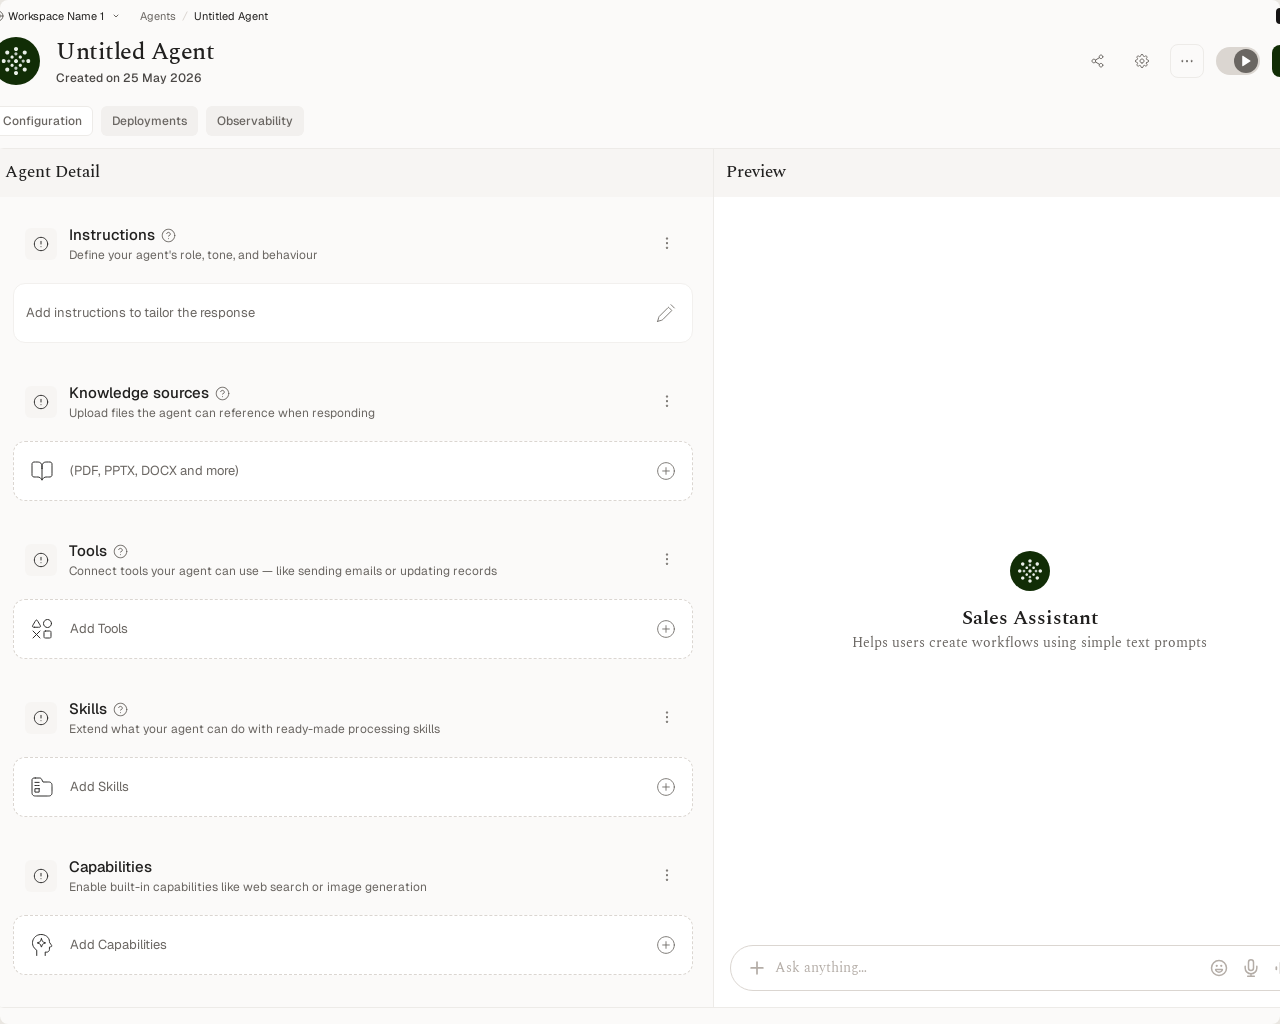
==== previews/agent-config/index.html @ 38c1f847 "add: HTML/SCSS build of Agent Detail (Untitled Agent) screen Exact transcription of Figma node 228:6" ====
<!DOCTYPE html>
<html lang="en">
<head>
<meta charset="UTF-8">
<meta name="viewport" content="width=device-width, initial-scale=1.0">
<title>Untitled Agent — Agent Detail · UnifyApps</title>
<link rel="preconnect" href="https://fonts.googleapis.com">
<link rel="preconnect" href="https://fonts.gstatic.com" crossorigin>
<link href="https://fonts.googleapis.com/css2?family=Geist:wght@400;500;600&family=Spectral:wght@400;500;600&family=JetBrains+Mono:wght@400&display=swap" rel="stylesheet">
<link rel="stylesheet" href="styles.css">
</head>
<body>
  <div class="dashboard">

    <!-- ================= Left rail nav ================= -->
    <aside class="nav">
      <div class="nav__content">
        <div class="nav__top">
          <div class="nav__header">
            <img class="nav__logo" src="assets/logo.png" alt="Unify">
          </div>
          <nav class="nav__menu">
            <div class="nav-item"><div class="nav-item__content"><img class="nav-item__icon" src="assets/icons/ai-agent.svg" alt=""></div></div>
            <div class="nav-item"><div class="nav-item__content"><img class="nav-item__icon" src="assets/icons/lc-card.svg" alt=""></div></div>
            <div class="nav-item nav-item--active"><div class="nav-item__content"><img class="nav-item__icon" src="assets/icons/zap.svg" alt=""></div></div>
            <div class="nav-item"><div class="nav-item__content"><img class="nav-item__icon" src="assets/icons/structure.svg" alt=""></div></div>
            <div class="nav-item"><div class="nav-item__content"><img class="nav-item__icon" src="assets/icons/database-01.svg" alt=""></div></div>
            <div class="nav-item"><div class="nav-item__content"><img class="nav-item__icon" src="assets/icons/grid-plus.svg" alt=""></div></div>
          </nav>
        </div>
        <div class="nav__footer">
          <div class="nav-item"><div class="nav-item__content"><img class="nav-item__icon" src="assets/icons/shield-01.svg" alt=""></div></div>
          <div class="nav-item"><div class="nav-item__content"><img class="nav-item__icon" src="assets/icons/layers-three-01.svg" alt=""></div></div>
          <div class="nav-item"><div class="nav-item__content"><img class="nav-item__icon" src="assets/icons/settings.svg" alt=""></div></div>
          <div class="nav-item"><div class="nav-item__content"><img class="nav-item__icon" src="assets/icons/bell-01.svg" alt=""></div></div>
          <div class="nav-item"><div class="nav-item__content"><img class="nav-item__icon" src="assets/icons/ai-es-chat.svg" alt=""></div></div>
          <div class="nav-avatar">
            <div class="nav-avatar__pad">
              <div class="nav-avatar__circle"><span>T</span></div>
            </div>
          </div>
        </div>
      </div>
    </aside>

    <!-- ================= Main column ================= -->
    <div class="main">

      <!-- Page header -->
      <header class="page-header">
        <div class="breadcrumb-bar">
          <div class="breadcrumb-bar__row">
            <div class="breadcrumb-bar__inner">
              <div class="breadcrumb-bar__left">
                <div class="workspace-chip">
                  <div class="workspace-chip__label">
                    <img src="assets/icons/globe-01.svg" alt="">
                    <span>Workspace Name 1</span>
                  </div>
                  <img src="assets/icons/chevron-down-sm.svg" alt="" width="12" height="12">
                </div>
                <div class="crumb-group">
                  <div class="crumb-group__divider"></div>
                  <div class="crumb-group__crumbs">
                    <div class="crumb-group__item">
                      <span class="crumb-group__link">Agents</span>
                      <img class="crumb-group__slash" src="assets/icons/slash-divider.svg" alt="/">
                    </div>
                    <span class="crumb-group__current">Untitled Agent</span>
                  </div>
                </div>
              </div>
              <div class="ai-fde">
                <img class="ai-fde__ico" src="assets/icons/ai-star.svg" alt="">
                <span>AI FDE</span>
              </div>
            </div>
          </div>
        </div>

        <div class="header">
          <div class="header__left">
            <div class="header__idwrap">
              <img class="header__avatar" src="assets/icons/agent-avatar.svg" alt="">
              <div class="header__heading">
                <p class="header__title">Untitled Agent</p>
                <p class="header__subtitle">Created on 25 May 2026</p>
              </div>
            </div>
          </div>
          <div class="header__actions">
            <button class="icon-btn"><img src="assets/icons/share-07.svg" alt="Share"></button>
            <button class="icon-btn"><img src="assets/icons/settings-16.svg" alt="Settings"></button>
            <button class="icon-btn icon-btn--bordered"><img src="assets/icons/dots-horizontal.svg" alt="More"></button>
            <div class="toggle">
              <div class="toggle__label"><span>l</span></div>
              <div class="toggle__knob"><img src="assets/icons/play-solid.svg" alt=""></div>
            </div>
            <button class="btn-save"><span>Save</span></button>
          </div>
        </div>
      </header>

      <!-- Body -->
      <div class="search">
        <div class="body-frame">
          <div class="body-inner">
            <div class="tabs-container">

              <!-- Tabs -->
              <div class="tabs">
                <div class="tab tab--active"><span class="tab__label">Configuration</span></div>
                <div class="tab"><span class="tab__label">Deployments</span></div>
                <div class="tab"><span class="tab__label">Observability</span></div>
              </div>

              <!-- Working area (two columns) -->
              <div class="container">
                <div class="working-area">

                  <!-- Left: Agent Detail form -->
                  <section class="form-col">
                    <div class="form-topbar"><p class="form-topbar__title">Agent Detail</p></div>
                    <div class="form-body">
                      <div class="form-sections">

                        <!-- Instructions -->
                        <div class="section">
                          <div class="sec-head">
                            <div class="sec-head__title-wrap">
                              <div class="sec-head__featured">
                                <div class="sec-head__featured-box"><img src="assets/icons/alert-circle.svg" alt=""></div>
                              </div>
                              <div class="sec-head__text">
                                <div class="sec-head__title-row">
                                  <span class="sec-head__title">Instructions</span>
                                  <img class="sec-head__hint" src="assets/icons/clock-15.svg" alt="">
                                </div>
                                <p class="sec-head__desc">Define your agent's role, tone, and behaviour</p>
                              </div>
                            </div>
                            <button class="sec-head__more"><img src="assets/icons/dots-vertical.svg" alt=""></button>
                          </div>
                          <div class="list-item list-item--solid">
                            <div class="list-item__content">
                              <div class="list-item__text">
                                <span class="list-item__label">Add instructions to tailor the response</span>
                              </div>
                            </div>
                            <div class="list-item__actions">
                              <button class="list-item__btn"><img src="assets/icons/pencil-02.svg" alt="Edit"></button>
                            </div>
                          </div>
                        </div>

                        <!-- Knowledge sources -->
                        <div class="section">
                          <div class="sec-head">
                            <div class="sec-head__title-wrap">
                              <div class="sec-head__featured">
                                <div class="sec-head__featured-box"><img src="assets/icons/alert-circle.svg" alt=""></div>
                              </div>
                              <div class="sec-head__text">
                                <div class="sec-head__title-row">
                                  <span class="sec-head__title">Knowledge sources</span>
                                  <img class="sec-head__hint" src="assets/icons/clock-15.svg" alt="">
                                </div>
                                <p class="sec-head__desc">Upload files the agent can reference when responding</p>
                              </div>
                            </div>
                            <button class="sec-head__more"><img src="assets/icons/dots-vertical.svg" alt=""></button>
                          </div>
                          <div class="list-item list-item--dashed">
                            <div class="list-item__content">
                              <div class="list-item__icon"><img src="assets/icons/book-open-01.svg" alt=""></div>
                              <div class="list-item__text">
                                <span class="list-item__label">(PDF, PPTX, DOCX and more)</span>
                              </div>
                            </div>
                            <div class="list-item__actions">
                              <button class="list-item__btn"><img src="assets/icons/plus-circle.svg" alt="Add"></button>
                            </div>
                          </div>
                        </div>

                        <!-- Tools -->
                        <div class="section">
                          <div class="sec-head">
                            <div class="sec-head__title-wrap">
                              <div class="sec-head__featured">
                                <div class="sec-head__featured-box"><img src="assets/icons/alert-circle.svg" alt=""></div>
                              </div>
                              <div class="sec-head__text">
                                <div class="sec-head__title-row">
                                  <span class="sec-head__title">Tools</span>
                                  <img class="sec-head__hint" src="assets/icons/clock-15.svg" alt="">
                                </div>
                                <p class="sec-head__desc">Connect tools your agent can use — like sending emails or updating records</p>
                              </div>
                            </div>
                            <button class="sec-head__more"><img src="assets/icons/dots-vertical.svg" alt=""></button>
                          </div>
                          <div class="list-item list-item--dashed">
                            <div class="list-item__content">
                              <div class="list-item__icon"><img src="assets/icons/multi-grid.svg" alt=""></div>
                              <div class="list-item__text">
                                <span class="list-item__label">Add Tools</span>
                              </div>
                            </div>
                            <div class="list-item__actions">
                              <button class="list-item__btn"><img src="assets/icons/plus-circle.svg" alt="Add"></button>
                            </div>
                          </div>
                        </div>

                        <!-- Skills -->
                        <div class="section">
                          <div class="sec-head">
                            <div class="sec-head__title-wrap">
                              <div class="sec-head__featured">
                                <div class="sec-head__featured-box"><img src="assets/icons/alert-circle.svg" alt=""></div>
                              </div>
                              <div class="sec-head__text">
                                <div class="sec-head__title-row">
                                  <span class="sec-head__title">Skills</span>
                                  <img class="sec-head__hint" src="assets/icons/clock-15.svg" alt="">
                                </div>
                                <p class="sec-head__desc">Extend what your agent can do with ready-made processing skills</p>
                              </div>
                            </div>
                            <button class="sec-head__more"><img src="assets/icons/dots-vertical.svg" alt=""></button>
                          </div>
                          <div class="list-item list-item--dashed">
                            <div class="list-item__content">
                              <div class="list-item__icon"><img src="assets/icons/zip-folder.svg" alt=""></div>
                              <div class="list-item__text">
                                <span class="list-item__label">Add Skills</span>
                              </div>
                            </div>
                            <div class="list-item__actions">
                              <button class="list-item__btn"><img src="assets/icons/plus-circle.svg" alt="Add"></button>
                            </div>
                          </div>
                        </div>

                        <!-- Capabilities -->
                        <div class="section">
                          <div class="sec-head">
                            <div class="sec-head__title-wrap">
                              <div class="sec-head__featured">
                                <div class="sec-head__featured-box"><img src="assets/icons/alert-circle.svg" alt=""></div>
                              </div>
                              <div class="sec-head__text">
                                <div class="sec-head__title-row">
                                  <span class="sec-head__title">Capabilities</span>
                                </div>
                                <p class="sec-head__desc">Enable built-in capabilities like web search or image generation</p>
                              </div>
                            </div>
                            <button class="sec-head__more"><img src="assets/icons/dots-vertical.svg" alt=""></button>
                          </div>
                          <div class="list-item list-item--dashed">
                            <div class="list-item__content">
                              <div class="list-item__icon"><img src="assets/icons/ai-memory.svg" alt=""></div>
                              <div class="list-item__text">
                                <span class="list-item__label">Add Capabilities</span>
                              </div>
                            </div>
                            <div class="list-item__actions">
                              <button class="list-item__btn"><img src="assets/icons/plus-circle.svg" alt="Add"></button>
                            </div>
                          </div>
                        </div>

                        <!-- Conversation Starters -->
                        <div class="section">
                          <div class="sec-head">
                            <div class="sec-head__title-wrap">
                              <div class="sec-head__featured">
                                <div class="sec-head__featured-box"><img src="assets/icons/alert-circle.svg" alt=""></div>
                              </div>
                              <div class="sec-head__text">
                                <div class="sec-head__title-row">
                                  <span class="sec-head__title">Conversation Starters</span>
                                </div>
                                <p class="sec-head__desc">Add up to 3 prompts to help users get started quickly</p>
                              </div>
                            </div>
                            <button class="sec-head__more"><img src="assets/icons/dots-vertical.svg" alt=""></button>
                          </div>
                          <div class="list-item list-item--solid">
                            <div class="list-item__content">
                              <div class="list-item__text">
                                <span class="list-item__label list-item__label--placeholder">Start typing...</span>
                              </div>
                            </div>
                            <div class="list-item__actions">
                              <button class="list-item__btn"><img src="assets/icons/pencil-02.svg" alt="Edit"></button>
                            </div>
                          </div>
                        </div>

                      </div>
                    </div>
                  </section>

                  <!-- Right: Preview / Chat -->
                  <section class="preview-col">
                    <div class="form-topbar"><p class="form-topbar__title">Preview</p></div>
                    <div class="chat">
                      <div class="chat__body">
                        <div class="chat__wrap">
                          <div class="empty-state">
                            <div class="empty-state__header">
                              <img class="empty-state__avatar" src="assets/icons/agent-avatar.svg" alt="">
                              <div class="empty-state__meta">
                                <p class="empty-state__name">Sales Assistant</p>
                                <p class="empty-state__desc">Helps users create workflows using simple text prompts</p>
                              </div>
                            </div>
                          </div>
                        </div>
                        <div class="chat__scrollbar">
                          <div class="chat__scrollbar-track">
                            <div class="chat__scrollbar-thumb"></div>
                          </div>
                        </div>
                      </div>
                      <div class="chat__box">
                        <div class="input-box">
                          <div class="action-bar">
                            <div class="action-bar__left">
                              <button class="si-btn"><img src="assets/icons/chat-plus.svg" alt="Add"></button>
                              <div class="action-bar__msg"><p>Ask anything…</p></div>
                            </div>
                            <div class="action-bar__right">
                              <button class="si-btn si-btn--sq"><img src="assets/icons/face-happy.svg" alt=""></button>
                              <button class="si-btn si-btn--sq"><img src="assets/icons/microphone-01.svg" alt=""></button>
                              <button class="si-btn si-btn--sq"><img src="assets/icons/voice-mode.svg" alt=""></button>
                            </div>
                          </div>
                        </div>
                      </div>
                    </div>
                  </section>

                </div>
              </div>

            </div>
          </div>
        </div>
      </div>

    </div>
  </div>
</body>
</html>
---- previews/agent-config/styles.css ----
* {
  box-sizing: border-box;
  margin: 0;
  padding: 0;
}

html, body {
  height: 100%;
}

body {
  font-family: "Geist", "Inter", system-ui, sans-serif;
  background: #e9e6e1;
  color: #201f1e;
  -webkit-font-smoothing: antialiased;
  display: flex;
  align-items: flex-start;
  justify-content: center;
  min-height: 100vh;
}

img {
  display: block;
}

.dashboard {
  width: 1440px;
  height: 1024px;
  display: flex;
  align-items: flex-start;
  justify-content: center;
  background: #ffffff;
  border-radius: 8px;
  overflow: hidden;
}

.nav {
  width: 56px;
  height: 1024px;
  flex: none;
  background: #efebe5;
  border-right: 1px solid #edebe8;
  display: flex;
  align-items: flex-start;
  justify-content: center;
}
.nav__content {
  flex: 1 0 0;
  height: 100%;
  min-width: 0;
  display: flex;
  flex-direction: column;
  align-items: center;
  justify-content: space-between;
}
.nav__top {
  width: 100%;
  display: flex;
  flex-direction: column;
  align-items: center;
  gap: 8px;
  padding-top: 15px;
}
.nav__header {
  width: 100%;
  display: flex;
  flex-direction: column;
  align-items: center;
  justify-content: center;
  gap: 12px;
  padding: 0 12px;
}
.nav__logo {
  width: 32px;
  height: 32px;
  flex: none;
}
.nav__menu {
  width: 100%;
  display: flex;
  flex-direction: column;
  align-items: center;
  gap: 8px;
}
.nav__footer {
  width: 100%;
  display: flex;
  flex-direction: column;
  align-items: center;
  gap: 8px;
  padding-top: 8px;
}

.nav-item {
  width: 100%;
  height: 36px;
  flex: none;
  display: flex;
  align-items: center;
  justify-content: center;
  padding: 0 10px;
  overflow: hidden;
}
.nav-item__content {
  width: 36px;
  height: 100%;
  flex: none;
  display: flex;
  align-items: center;
  justify-content: center;
  gap: 8px;
  padding: 0 8px;
  border-radius: 8px;
}
.nav-item--active .nav-item__content {
  background: rgba(0, 0, 0, 0.05);
}
.nav-item__icon {
  width: 18px;
  height: 18px;
  flex: none;
}

.nav-avatar {
  width: 100%;
  height: 60px;
  flex: none;
  border-top: 1px solid #dbd6d1;
  display: flex;
  flex-direction: column;
  align-items: flex-start;
  justify-content: center;
}
.nav-avatar__pad {
  width: 100%;
  display: flex;
  flex-direction: column;
  align-items: center;
  padding: 12px;
}
.nav-avatar__circle {
  width: 32px;
  height: 32px;
  flex: none;
  border-radius: 9999px;
  background: #dbd6d1;
  position: relative;
}
.nav-avatar__circle span {
  position: absolute;
  left: 50%;
  top: calc(50% - 10px);
  transform: translateX(-50%);
  width: 32px;
  text-align: center;
  font-weight: 500;
  font-size: 13px;
  line-height: 20px;
  color: #6a6662;
}

.main {
  width: 1384px;
  height: 1024px;
  flex: none;
  background: #fbfaf9;
  display: flex;
  flex-direction: column;
}

.page-header {
  width: 100%;
  flex: none;
  display: flex;
  flex-direction: column;
  align-items: flex-start;
  justify-content: center;
}

.breadcrumb-bar {
  width: 100%;
  flex: none;
  display: flex;
  flex-direction: column;
  align-items: flex-start;
  justify-content: center;
  padding-top: 4px;
}
.breadcrumb-bar__row {
  width: 100%;
  display: flex;
  align-items: center;
  justify-content: center;
  padding: 0 16px 0 12px;
}
.breadcrumb-bar__inner {
  flex: 1 0 0;
  min-width: 0;
  display: flex;
  align-items: center;
  justify-content: space-between;
}
.breadcrumb-bar__left {
  display: flex;
  align-items: center;
  gap: 4px;
  padding: 2px 0;
}

.workspace-chip {
  display: flex;
  align-items: center;
  justify-content: center;
  gap: 4px;
  padding: 4px 2px 4px 4px;
  border-radius: 4px;
  overflow: hidden;
}
.workspace-chip__label {
  display: flex;
  align-items: center;
  gap: 2px;
}
.workspace-chip img {
  width: 12px;
  height: 12px;
  flex: none;
}
.workspace-chip span {
  padding: 0 2px;
  font-size: 11px;
  font-weight: 400;
  line-height: 12px;
  color: #201f1e;
  white-space: nowrap;
}

.crumb-group {
  display: flex;
  align-items: center;
  gap: 12px;
  height: 100%;
}
.crumb-group__divider {
  width: 0;
  height: 18px;
  display: flex;
  align-items: center;
  justify-content: center;
}
.crumb-group__divider::before {
  content: "";
  width: 18px;
  height: 1px;
  background: #dbd6d1;
  transform: rotate(-90deg);
}
.crumb-group__crumbs {
  display: flex;
  align-items: center;
  gap: 4px;
  height: 100%;
}
.crumb-group__item {
  display: flex;
  align-items: center;
  gap: 4px;
}
.crumb-group__link {
  font-size: 11px;
  font-weight: 400;
  line-height: 12px;
  color: #6a6662;
  white-space: nowrap;
}
.crumb-group__slash {
  width: 10px;
  height: 10px;
  flex: none;
}
.crumb-group__current {
  font-size: 11px;
  font-weight: 400;
  line-height: 12px;
  color: #201f1e;
  white-space: nowrap;
}

.ai-fde {
  display: inline-flex;
  align-items: center;
  gap: 2px;
  justify-content: center;
  padding: 2px 4px;
  border-radius: 4px;
  background: #151414;
  overflow: hidden;
}
.ai-fde__ico {
  width: 12px;
  height: 12px;
  flex: none;
}
.ai-fde span {
  padding: 0 2px;
  font-family: "JetBrains Mono", ui-monospace, monospace;
  font-size: 11px;
  line-height: 12px;
  color: #ffffff;
  white-space: nowrap;
}

.header {
  width: 100%;
  flex: none;
  display: flex;
  align-items: center;
  gap: 12px;
  padding: 8px 16px 0;
}
.header__left {
  flex: 1 0 0;
  min-width: 0;
  height: 100%;
  display: flex;
  align-items: center;
}
.header__idwrap {
  display: flex;
  align-items: center;
  gap: 16px;
}
.header__avatar {
  width: 48px;
  height: 48px;
  flex: none;
}
.header__heading {
  flex: 1 0 0;
  min-width: 0;
  display: flex;
  flex-direction: column;
  align-items: flex-start;
  justify-content: center;
  gap: 2px;
}
.header__title {
  font-family: "Spectral", Georgia, serif;
  font-size: 24px;
  font-weight: 500;
  line-height: 32px;
  letter-spacing: -0.48px;
  color: #201f1e;
  white-space: nowrap;
}
.header__subtitle {
  font-size: 12px;
  font-weight: 500;
  line-height: 16px;
  color: #4a4745;
  white-space: nowrap;
}
.header__actions {
  display: flex;
  align-items: center;
  justify-content: flex-end;
  gap: 12px;
}

.icon-btn {
  display: flex;
  align-items: center;
  justify-content: center;
  padding: 8px;
  border-radius: 8px;
  overflow: hidden;
  background: transparent;
  border: 0;
  cursor: pointer;
}
.icon-btn img {
  width: 16px;
  height: 16px;
  flex: none;
}
.icon-btn--bordered {
  border: 1px solid #edebe8;
}

.toggle {
  display: flex;
  align-items: center;
  gap: 0;
  padding: 2px;
  border-radius: 9999px;
  background: #dbd6d1;
}
.toggle__label {
  display: flex;
  align-items: center;
  justify-content: center;
  padding: 2px 6px;
  border-radius: 9999px;
}
.toggle__label span {
  opacity: 0;
  font-size: 14px;
  line-height: 20px;
}
.toggle__knob {
  width: 24px;
  height: 24px;
  min-height: 20px;
  flex: none;
  display: flex;
  align-items: center;
  justify-content: center;
  padding: 8px 4px;
  border-radius: 9999px;
  background: #6a6662;
}
.toggle__knob img {
  width: 14px;
  height: 14px;
}

.btn-save {
  display: flex;
  align-items: center;
  justify-content: center;
  gap: 2px;
  min-width: 72px;
  padding: 6px 12px;
  border-radius: 8px;
  background: #112d06;
  border: 0;
  cursor: pointer;
  overflow: hidden;
}
.btn-save span {
  padding: 0 2px;
  font-size: 13px;
  font-weight: 500;
  line-height: 20px;
  color: #fff;
  white-space: nowrap;
}

.search {
  width: 100%;
  flex: 1 0 0;
  min-height: 0;
  display: flex;
  flex-direction: column;
  padding-top: 20px;
  overflow: hidden;
}

.body-frame {
  width: 100%;
  flex: 1 0 0;
  min-height: 0;
  display: flex;
  flex-direction: column;
  gap: 8px;
}

.body-inner {
  width: 100%;
  flex: 1 0 0;
  min-height: 0;
  display: flex;
  flex-direction: column;
  gap: 24px;
  padding: 0 16px;
}

.tabs-container {
  flex: 1 0 0;
  min-height: 0;
  display: flex;
  flex-direction: column;
  gap: 12px;
}

.tabs {
  flex: none;
  display: flex;
  align-items: center;
  gap: 8px;
}

.tab {
  display: flex;
  align-items: center;
  justify-content: center;
  gap: 2px;
  min-width: 68px;
  padding: 6px 8px;
  border-radius: 6px;
  overflow: hidden;
  cursor: pointer;
  background: #f2f0ee;
  border: 1px solid transparent;
}
.tab__label {
  padding: 0 2px;
  font-size: 12px;
  font-weight: 500;
  line-height: 16px;
  color: #6a6662;
  white-space: nowrap;
}
.tab--active {
  background: #ffffff;
  border-color: #edebe8;
}

.container {
  flex: 1 0 0;
  min-height: 0;
  display: flex;
  align-items: stretch;
  padding-bottom: 16px;
  overflow: hidden;
}

.working-area {
  flex: 1 0 0;
  min-width: 0;
  display: flex;
  align-items: stretch;
  background: #ffffff;
  border: 1px solid #edebe8;
  border-radius: 12px;
  overflow: hidden;
}

.form-col {
  width: 720px;
  flex: none;
  display: flex;
  flex-direction: column;
  align-items: center;
  background: #fbfaf9;
  overflow: hidden;
}

.form-topbar {
  width: 100%;
  flex: none;
  min-height: 48px;
  display: flex;
  flex-direction: column;
  align-items: flex-start;
  justify-content: center;
  padding: 6px 12px 8px;
  background: #f7f5f3;
}
.form-topbar__title {
  font-family: "Spectral", Georgia, serif;
  font-size: 17px;
  font-weight: 500;
  line-height: 26px;
  color: #201f1e;
  white-space: nowrap;
}

.form-body {
  width: 100%;
  flex: 1 0 0;
  min-height: 0;
  display: flex;
  flex-direction: column;
  align-items: flex-start;
  padding: 20px;
  gap: 32px;
  overflow-y: auto;
  background: #fbfaf9;
}

.form-sections {
  width: 100%;
  display: flex;
  flex-direction: column;
  gap: 32px;
}

.section {
  width: 100%;
  display: flex;
  flex-direction: column;
  gap: 12px;
}

.sec-head {
  width: 100%;
  min-height: 48px;
  display: flex;
  align-items: center;
  gap: 8px;
  padding: 6px 12px 8px;
}
.sec-head__title-wrap {
  flex: 1 0 0;
  min-width: 0;
  display: flex;
  align-items: center;
  gap: 12px;
}
.sec-head__featured {
  align-self: stretch;
  display: flex;
  align-items: center;
  padding-top: 2px;
}
.sec-head__featured-box {
  width: 32px;
  height: 32px;
  flex: none;
  border-radius: 6px;
  background: #f7f5f3;
  position: relative;
}
.sec-head__featured-box img {
  position: absolute;
  left: 50%;
  top: 50%;
  transform: translate(-50%, -50%);
  width: 16px;
  height: 16px;
}
.sec-head__text {
  flex: 1 0 0;
  min-width: 0;
  display: flex;
  flex-direction: column;
  align-items: flex-start;
  justify-content: center;
}
.sec-head__title-row {
  width: 100%;
  display: flex;
  align-items: center;
  gap: 6px;
}
.sec-head__title {
  font-size: 15px;
  font-weight: 500;
  line-height: 24px;
  color: #201f1e;
  white-space: nowrap;
}
.sec-head__hint {
  width: 15px;
  height: 15px;
  flex: none;
}
.sec-head__desc {
  width: 100%;
  font-size: 12px;
  font-weight: 400;
  line-height: 16px;
  color: #6a6662;
  white-space: nowrap;
  overflow: hidden;
  text-overflow: ellipsis;
}
.sec-head__more {
  flex: none;
  display: flex;
  align-items: center;
  justify-content: center;
  padding: 6px;
  border-radius: 6px;
  background: transparent;
  border: 0;
  cursor: pointer;
}
.sec-head__more img {
  width: 16px;
  height: 16px;
}

.list-item {
  width: 100%;
  height: 60px;
  flex: none;
  display: flex;
  align-items: center;
  gap: 4px;
  padding: 12px;
  border-radius: 12px;
  background: #ffffff;
  overflow: hidden;
}
.list-item--solid {
  border: 1px solid #f2f0ee;
}
.list-item--dashed {
  border: 1px dashed #dbd6d1;
}
.list-item__content {
  flex: 1 0 0;
  min-width: 0;
  display: flex;
  align-items: center;
  gap: 12px;
}
.list-item__icon {
  width: 32px;
  height: 32px;
  flex: none;
  border-radius: 8px;
  position: relative;
}
.list-item__icon img {
  position: absolute;
  left: 50%;
  top: 50%;
  transform: translate(-50%, -50%);
  width: 24px;
  height: 24px;
}
.list-item__text {
  flex: 1 0 0;
  min-width: 0;
  display: flex;
  flex-direction: column;
  align-items: flex-start;
  gap: 4px;
}
.list-item__label {
  font-size: 13px;
  font-weight: 400;
  line-height: 20px;
  color: #6a6662;
  white-space: nowrap;
}
.list-item__label--placeholder {
  color: #b4ada7;
}
.list-item__actions {
  flex: none;
  display: flex;
  align-items: center;
  justify-content: flex-end;
  gap: 4px;
}
.list-item__btn {
  width: 28px;
  height: 28px;
  flex: none;
  display: flex;
  align-items: center;
  justify-content: center;
  border-radius: 6px;
  background: transparent;
  border: 0;
  cursor: pointer;
  overflow: hidden;
}
.list-item__btn img {
  width: 20px;
  height: 20px;
}

.preview-col {
  width: 632px;
  flex: none;
  display: flex;
  flex-direction: column;
  align-items: flex-start;
  background: #ffffff;
  border-left: 1px solid #edebe8;
  position: relative;
  overflow: hidden;
}
.preview-col .form-topbar {
  z-index: 2;
}

.chat {
  width: 100%;
  flex: 1 0 0;
  min-height: 0;
  display: flex;
  flex-direction: column;
  align-items: flex-end;
  justify-content: flex-end;
  position: relative;
  overflow: hidden;
  z-index: 1;
}

.chat__body {
  width: 100%;
  flex: 1 0 0;
  min-height: 0;
  display: flex;
  align-items: flex-start;
  position: relative;
}

.chat__wrap {
  flex: 1 0 0;
  min-width: 0;
  height: 100%;
  display: flex;
  flex-direction: column;
  align-items: center;
  justify-content: center;
  padding: 20px 16px;
}

.empty-state {
  width: 500px;
  height: 378px;
  display: flex;
  flex-direction: column;
  align-items: center;
  justify-content: center;
  gap: 24px;
}
.empty-state__header {
  width: 100%;
  display: flex;
  flex-direction: column;
  align-items: center;
  justify-content: center;
  gap: 12px;
}
.empty-state__avatar {
  width: 40px;
  height: 40px;
  flex: none;
}
.empty-state__meta {
  width: 100%;
  display: flex;
  flex-direction: column;
  align-items: center;
  justify-content: center;
}
.empty-state__name {
  font-family: "Spectral", Georgia, serif;
  font-size: 20px;
  font-weight: 600;
  line-height: 30px;
  color: #201f1e;
  white-space: nowrap;
}
.empty-state__desc {
  max-width: 380px;
  width: 100%;
  font-family: "Spectral", Georgia, serif;
  font-size: 14px;
  font-weight: 400;
  line-height: 20px;
  color: #6a6662;
  text-align: center;
}

.chat__scrollbar {
  position: absolute;
  top: 0;
  right: 0;
  width: 16px;
  height: 408px;
  display: flex;
  align-items: flex-start;
  padding: 4px;
}
.chat__scrollbar-track {
  width: 8px;
  height: 100%;
  border-radius: 8px;
  overflow: hidden;
  position: relative;
}
.chat__scrollbar-thumb {
  position: absolute;
  top: 0;
  left: 50%;
  transform: translateX(-50%);
  width: 8px;
  height: 50%;
  border-radius: 5px;
  background: #e5e5e5;
  opacity: 0.6;
}

.chat__box {
  position: absolute;
  left: 0;
  bottom: 0;
  width: 612px;
  height: 104px;
  display: flex;
  flex-direction: column;
  align-items: flex-start;
  justify-content: flex-end;
  gap: 10px;
  padding: 16px;
}

.input-box {
  width: 100%;
  flex: none;
  display: flex;
  flex-direction: column;
  align-items: center;
  gap: 8px;
  padding: 8px 0;
  background: #ffffff;
  border: 1px solid #dbd6d1;
  border-radius: 9999px;
  overflow: hidden;
}

.action-bar {
  width: 100%;
  display: flex;
  align-items: center;
  gap: 4px;
  padding: 0 12px;
}
.action-bar__left {
  flex: 1 0 0;
  min-width: 0;
  display: flex;
  align-items: center;
}
.action-bar__msg {
  flex: 1 0 0;
  min-width: 0;
  display: flex;
  align-items: center;
  gap: 4px;
  padding: 0 4px;
  overflow: hidden;
}
.action-bar__msg p {
  flex: 1 0 0;
  min-width: 0;
  font-family: "Spectral", Georgia, serif;
  font-size: 14px;
  font-weight: 400;
  line-height: 20px;
  color: #b4ada7;
}
.action-bar__right {
  flex: none;
  display: flex;
  align-items: center;
  justify-content: flex-end;
  gap: 4px;
}

.si-btn {
  width: 28px;
  height: 28px;
  flex: none;
  display: flex;
  align-items: center;
  justify-content: center;
  border-radius: 9999px;
  background: transparent;
  border: 0;
  cursor: pointer;
  overflow: hidden;
}
.si-btn--sq {
  border-radius: 6px;
}
.si-btn img {
  width: 20px;
  height: 20px;
}
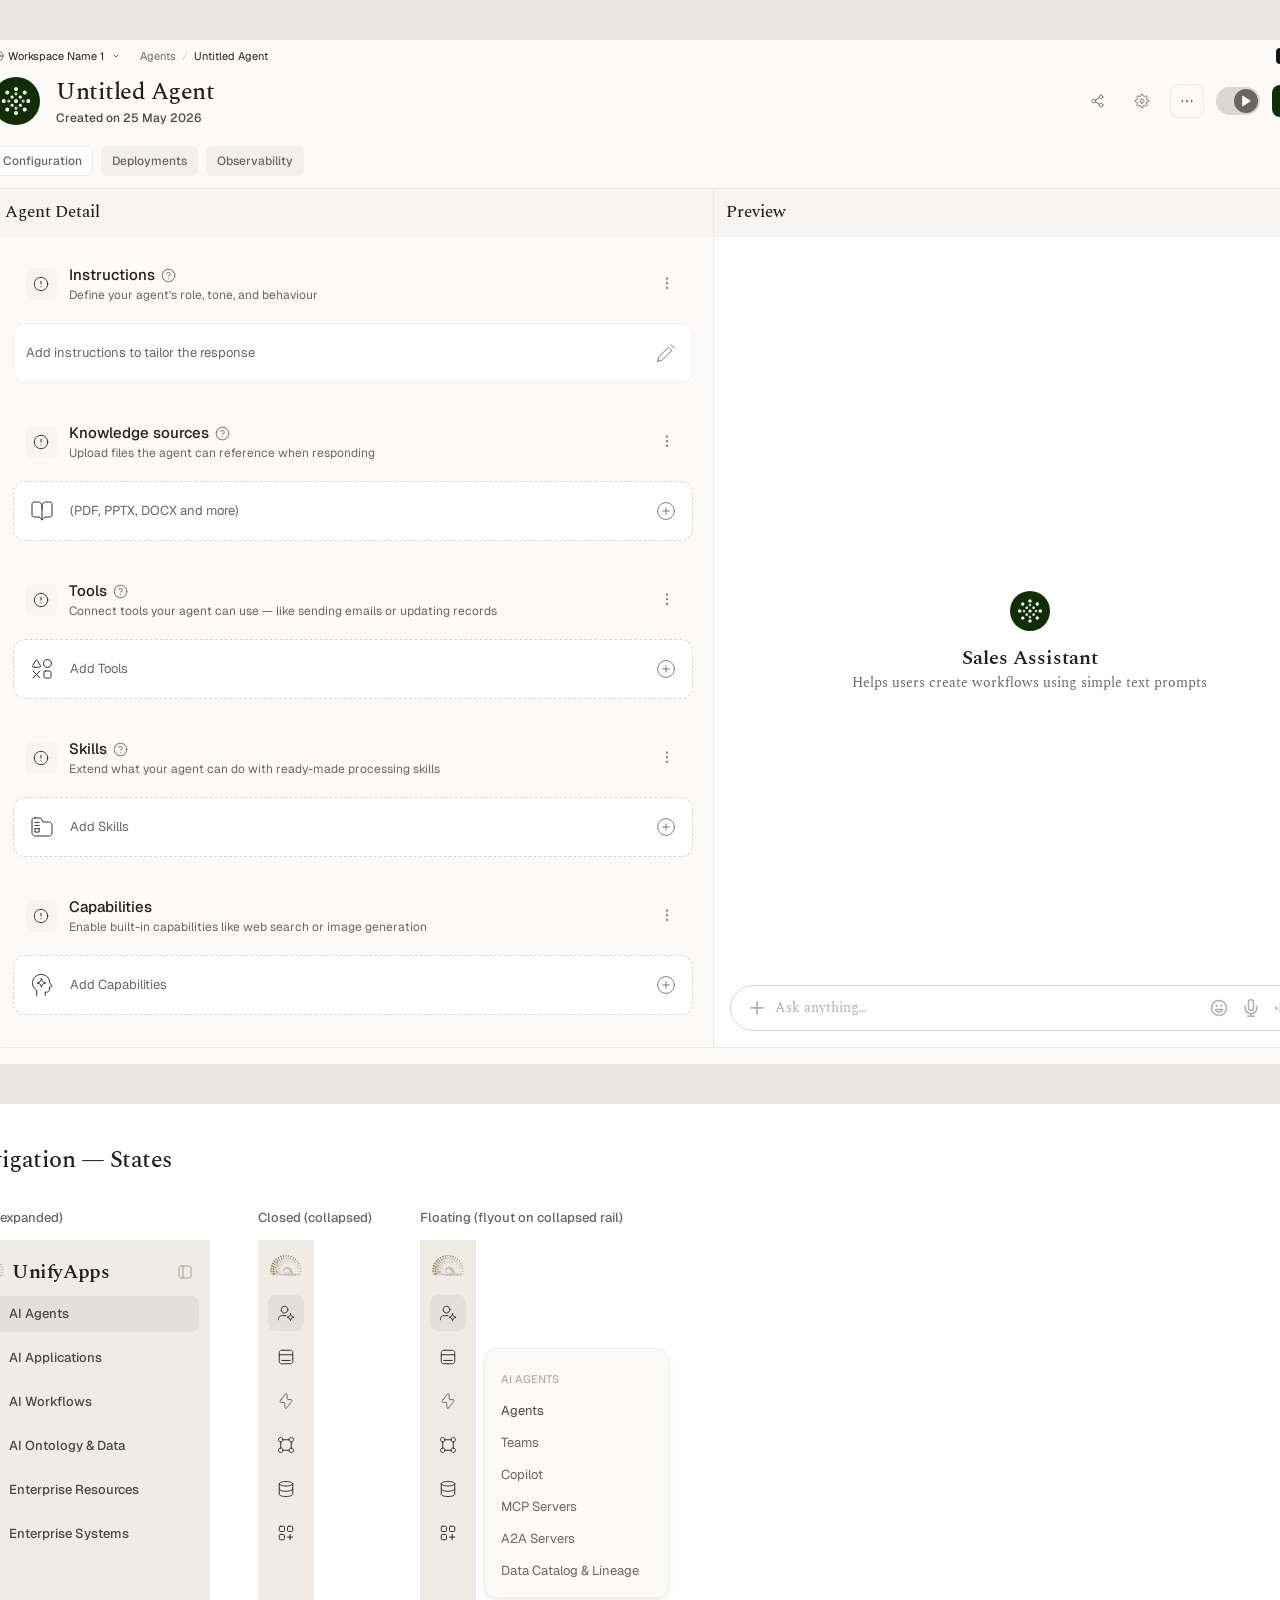
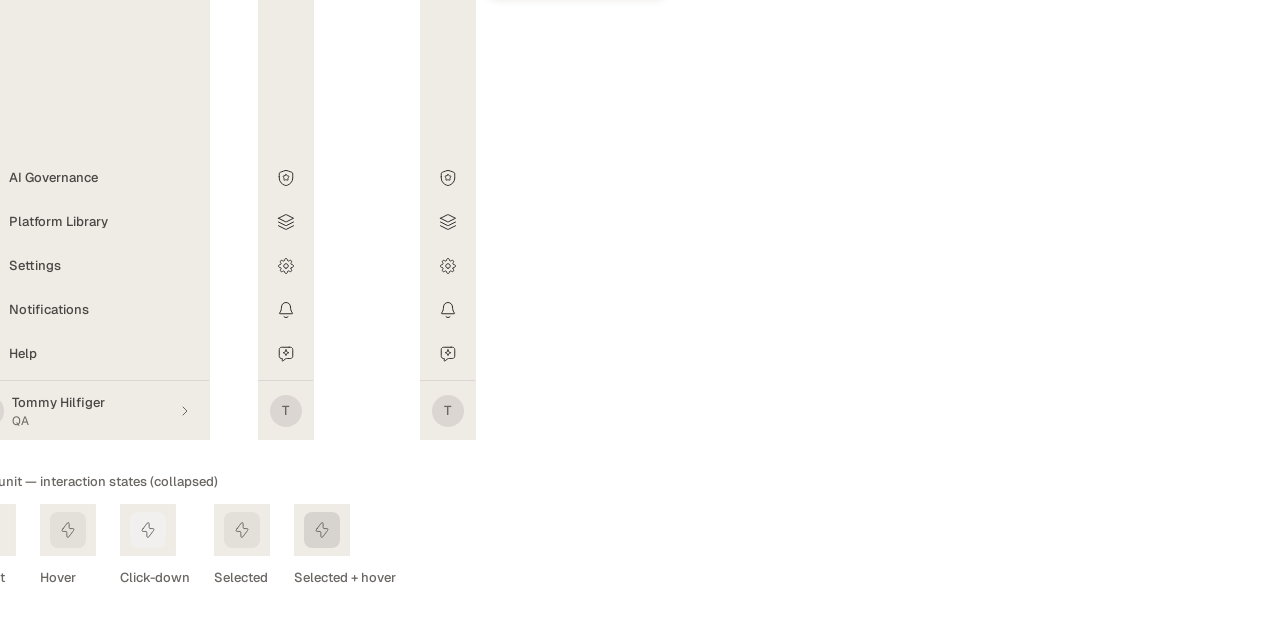
==== commit 4b86335d: "feat(agent-config): add nav bar open/closed + interaction states Add the platform navigation state m" ====
--- a/previews/agent-config/index.html
+++ b/previews/agent-config/index.html
@@ -22,7 +22,7 @@
           <nav class="nav__menu">
             <div class="nav-item"><div class="nav-item__content"><img class="nav-item__icon" src="assets/icons/ai-agent.svg" alt=""></div></div>
             <div class="nav-item"><div class="nav-item__content"><img class="nav-item__icon" src="assets/icons/lc-card.svg" alt=""></div></div>
-            <div class="nav-item nav-item--active"><div class="nav-item__content"><img class="nav-item__icon" src="assets/icons/zap.svg" alt=""></div></div>
+            <div class="nav-item nav-item--active is-selected"><div class="nav-item__content"><img class="nav-item__icon" src="assets/icons/zap.svg" alt=""></div></div>
             <div class="nav-item"><div class="nav-item__content"><img class="nav-item__icon" src="assets/icons/structure.svg" alt=""></div></div>
             <div class="nav-item"><div class="nav-item__content"><img class="nav-item__icon" src="assets/icons/database-01.svg" alt=""></div></div>
             <div class="nav-item"><div class="nav-item__content"><img class="nav-item__icon" src="assets/icons/grid-plus.svg" alt=""></div></div>
@@ -354,5 +354,181 @@
 
     </div>
   </div>
+
+  <!-- ================================================================
+       NAVIGATION — STATES  (from Unify2026 DS)
+       45945:21244 (Open/Closed) · 60766:106618 (Hover/Selected/Floating)
+       ================================================================ -->
+  <section class="nav-states">
+    <h1 class="nav-states__title">Navigation — States</h1>
+
+    <div class="nav-states__row">
+
+      <!-- ---------- OPEN / EXPANDED ---------- -->
+      <div class="nav-states__col">
+        <span class="nav-states__cap">Open (expanded)</span>
+        <div class="nav-states__frame">
+          <aside class="navx">
+            <div class="navx__content">
+              <div class="navx__nav">
+                <div class="navx__header">
+                  <div class="navx__logo">
+                    <img src="assets/logo.png" alt="Unify">
+                    <span>UnifyApps</span>
+                  </div>
+                  <button class="navx__collapse" type="button" aria-label="Collapse">
+                    <img src="assets/icons/layout-left.svg" alt="">
+                  </button>
+                </div>
+                <div class="navx__list">
+                  <div class="navx-item is-selected"><div class="navx-item__content"><img class="navx-item__icon" src="assets/icons/ai-agent.svg" alt=""><span class="navx-item__label">AI Agents</span></div></div>
+                  <div class="navx-item"><div class="navx-item__content"><img class="navx-item__icon" src="assets/icons/lc-card.svg" alt=""><span class="navx-item__label">AI Applications</span></div></div>
+                  <div class="navx-item"><div class="navx-item__content"><img class="navx-item__icon" src="assets/icons/zap.svg" alt=""><span class="navx-item__label">AI Workflows</span></div></div>
+                  <div class="navx-item"><div class="navx-item__content"><img class="navx-item__icon" src="assets/icons/structure.svg" alt=""><span class="navx-item__label">AI Ontology &amp; Data</span></div></div>
+                  <div class="navx-item"><div class="navx-item__content"><img class="navx-item__icon" src="assets/icons/database-01.svg" alt=""><span class="navx-item__label">Enterprise Resources</span></div></div>
+                  <div class="navx-item"><div class="navx-item__content"><img class="navx-item__icon" src="assets/icons/grid-plus.svg" alt=""><span class="navx-item__label">Enterprise Systems</span></div></div>
+                </div>
+              </div>
+              <div class="navx__footer">
+                <div class="navx-item"><div class="navx-item__content"><img class="navx-item__icon" src="assets/icons/shield-01.svg" alt=""><span class="navx-item__label">AI Governance</span></div></div>
+                <div class="navx-item"><div class="navx-item__content"><img class="navx-item__icon" src="assets/icons/layers-three-01.svg" alt=""><span class="navx-item__label">Platform Library</span></div></div>
+                <div class="navx-item"><div class="navx-item__content"><img class="navx-item__icon" src="assets/icons/settings.svg" alt=""><span class="navx-item__label">Settings</span></div></div>
+                <div class="navx-item"><div class="navx-item__content"><img class="navx-item__icon" src="assets/icons/bell-01.svg" alt=""><span class="navx-item__label">Notifications</span></div></div>
+                <div class="navx-item"><div class="navx-item__content"><img class="navx-item__icon" src="assets/icons/ai-es-chat.svg" alt=""><span class="navx-item__label">Help</span></div></div>
+                <div class="navx-user">
+                  <div class="navx-user__avatar"></div>
+                  <div class="navx-user__text">
+                    <span class="navx-user__name">Tommy Hilfiger</span>
+                    <span class="navx-user__role">QA</span>
+                  </div>
+                  <img class="navx-user__chev" src="assets/icons/chevron-right-sm.svg" alt="">
+                </div>
+              </div>
+            </div>
+          </aside>
+        </div>
+      </div>
+
+      <!-- ---------- CLOSED (collapsed rail) ---------- -->
+      <div class="nav-states__col">
+        <span class="nav-states__cap">Closed (collapsed)</span>
+        <div class="nav-states__frame">
+          <aside class="nav">
+            <div class="nav__content">
+              <div class="nav__top">
+                <div class="nav__header"><img class="nav__logo" src="assets/logo.png" alt="Unify"></div>
+                <nav class="nav__menu">
+                  <div class="nav-item is-selected"><div class="nav-item__content"><img class="nav-item__icon" src="assets/icons/ai-agent.svg" alt=""></div></div>
+                  <div class="nav-item"><div class="nav-item__content"><img class="nav-item__icon" src="assets/icons/lc-card.svg" alt=""></div></div>
+                  <div class="nav-item"><div class="nav-item__content"><img class="nav-item__icon" src="assets/icons/zap.svg" alt=""></div></div>
+                  <div class="nav-item"><div class="nav-item__content"><img class="nav-item__icon" src="assets/icons/structure.svg" alt=""></div></div>
+                  <div class="nav-item"><div class="nav-item__content"><img class="nav-item__icon" src="assets/icons/database-01.svg" alt=""></div></div>
+                  <div class="nav-item"><div class="nav-item__content"><img class="nav-item__icon" src="assets/icons/grid-plus.svg" alt=""></div></div>
+                </nav>
+              </div>
+              <div class="nav__footer">
+                <div class="nav-item"><div class="nav-item__content"><img class="nav-item__icon" src="assets/icons/shield-01.svg" alt=""></div></div>
+                <div class="nav-item"><div class="nav-item__content"><img class="nav-item__icon" src="assets/icons/layers-three-01.svg" alt=""></div></div>
+                <div class="nav-item"><div class="nav-item__content"><img class="nav-item__icon" src="assets/icons/settings.svg" alt=""></div></div>
+                <div class="nav-item"><div class="nav-item__content"><img class="nav-item__icon" src="assets/icons/bell-01.svg" alt=""></div></div>
+                <div class="nav-item"><div class="nav-item__content"><img class="nav-item__icon" src="assets/icons/ai-es-chat.svg" alt=""></div></div>
+                <div class="nav-avatar"><div class="nav-avatar__pad"><div class="nav-avatar__circle"><span>T</span></div></div></div>
+              </div>
+            </div>
+          </aside>
+        </div>
+      </div>
+
+      <!-- ---------- FLOATING (collapsed rail + flyout) ---------- -->
+      <div class="nav-states__col">
+        <span class="nav-states__cap">Floating (flyout on collapsed rail)</span>
+        <div class="nav-states__frame nav-states__floating">
+          <aside class="nav">
+            <div class="nav__content">
+              <div class="nav__top">
+                <div class="nav__header"><img class="nav__logo" src="assets/logo.png" alt="Unify"></div>
+                <nav class="nav__menu">
+                  <div class="nav-item is-selected"><div class="nav-item__content"><img class="nav-item__icon" src="assets/icons/ai-agent.svg" alt=""></div></div>
+                  <div class="nav-item"><div class="nav-item__content"><img class="nav-item__icon" src="assets/icons/lc-card.svg" alt=""></div></div>
+                  <div class="nav-item"><div class="nav-item__content"><img class="nav-item__icon" src="assets/icons/zap.svg" alt=""></div></div>
+                  <div class="nav-item"><div class="nav-item__content"><img class="nav-item__icon" src="assets/icons/structure.svg" alt=""></div></div>
+                  <div class="nav-item"><div class="nav-item__content"><img class="nav-item__icon" src="assets/icons/database-01.svg" alt=""></div></div>
+                  <div class="nav-item"><div class="nav-item__content"><img class="nav-item__icon" src="assets/icons/grid-plus.svg" alt=""></div></div>
+                </nav>
+              </div>
+              <div class="nav__footer">
+                <div class="nav-item"><div class="nav-item__content"><img class="nav-item__icon" src="assets/icons/shield-01.svg" alt=""></div></div>
+                <div class="nav-item"><div class="nav-item__content"><img class="nav-item__icon" src="assets/icons/layers-three-01.svg" alt=""></div></div>
+                <div class="nav-item"><div class="nav-item__content"><img class="nav-item__icon" src="assets/icons/settings.svg" alt=""></div></div>
+                <div class="nav-item"><div class="nav-item__content"><img class="nav-item__icon" src="assets/icons/bell-01.svg" alt=""></div></div>
+                <div class="nav-item"><div class="nav-item__content"><img class="nav-item__icon" src="assets/icons/ai-es-chat.svg" alt=""></div></div>
+                <div class="nav-avatar"><div class="nav-avatar__pad"><div class="nav-avatar__circle"><span>T</span></div></div></div>
+              </div>
+            </div>
+          </aside>
+          <div class="nav-states__flyout-pos">
+            <div class="flyout">
+              <div class="flyout__header">AI Agents</div>
+              <div class="flyout__item flyout__item--current">Agents</div>
+              <div class="flyout__item">Teams</div>
+              <div class="flyout__item">Copilot</div>
+              <div class="flyout__item">MCP Servers</div>
+              <div class="flyout__item">A2A Servers</div>
+              <div class="flyout__item">Data Catalog &amp; Lineage</div>
+            </div>
+          </div>
+        </div>
+      </div>
+
+    </div>
+
+    <!-- ---------- Interaction-state legend ---------- -->
+    <div class="nav-states__col">
+      <span class="nav-states__cap">Menu unit — interaction states (collapsed)</span>
+      <div class="nav-states__legend">
+        <div class="nav-states__col">
+          <div class="nav" style="height:auto;width:56px;padding:8px 0;">
+            <div class="nav__content"><nav class="nav__menu">
+              <div class="nav-item"><div class="nav-item__content"><img class="nav-item__icon" src="assets/icons/zap.svg" alt=""></div></div>
+            </nav></div>
+          </div>
+          <span class="nav-states__cap">Default</span>
+        </div>
+        <div class="nav-states__col">
+          <div class="nav" style="height:auto;width:56px;padding:8px 0;">
+            <div class="nav__content"><nav class="nav__menu">
+              <div class="nav-item"><div class="nav-item__content" style="background:rgba(0,0,0,.05)"><img class="nav-item__icon" src="assets/icons/zap.svg" alt=""></div></div>
+            </nav></div>
+          </div>
+          <span class="nav-states__cap">Hover</span>
+        </div>
+        <div class="nav-states__col">
+          <div class="nav" style="height:auto;width:56px;padding:8px 0;">
+            <div class="nav__content"><nav class="nav__menu">
+              <div class="nav-item"><div class="nav-item__content" style="background:#f2f0ee"><img class="nav-item__icon" src="assets/icons/zap.svg" alt=""></div></div>
+            </nav></div>
+          </div>
+          <span class="nav-states__cap">Click-down</span>
+        </div>
+        <div class="nav-states__col">
+          <div class="nav" style="height:auto;width:56px;padding:8px 0;">
+            <div class="nav__content"><nav class="nav__menu">
+              <div class="nav-item"><div class="nav-item__content" style="background:rgba(0,0,0,.05)"><img class="nav-item__icon" src="assets/icons/zap.svg" alt=""></div></div>
+            </nav></div>
+          </div>
+          <span class="nav-states__cap">Selected</span>
+        </div>
+        <div class="nav-states__col">
+          <div class="nav" style="height:auto;width:56px;padding:8px 0;">
+            <div class="nav__content"><nav class="nav__menu">
+              <div class="nav-item"><div class="nav-item__content" style="background:rgba(0,0,0,.10)"><img class="nav-item__icon" src="assets/icons/zap.svg" alt=""></div></div>
+            </nav></div>
+          </div>
+          <span class="nav-states__cap">Selected + hover</span>
+        </div>
+      </div>
+    </div>
+
+  </section>
 </body>
 </html>
--- a/previews/agent-config/styles.css
+++ b/previews/agent-config/styles.css
@@ -14,8 +14,11 @@
   color: #201f1e;
   -webkit-font-smoothing: antialiased;
   display: flex;
-  align-items: flex-start;
-  justify-content: center;
+  flex-direction: column;
+  align-items: center;
+  justify-content: flex-start;
+  gap: 40px;
+  padding: 40px 0;
   min-height: 100vh;
 }
 
@@ -26,6 +29,7 @@
 .dashboard {
   width: 1440px;
   height: 1024px;
+  flex: none;
   display: flex;
   align-items: flex-start;
   justify-content: center;
@@ -978,3 +982,344 @@
   height: 20px;
 }
 
+.nav-item {
+  cursor: pointer;
+}
+.nav-item .nav-item__content {
+  transition: background 0.12s ease;
+}
+.nav-item:not(.is-selected):hover .nav-item__content {
+  background: rgba(0, 0, 0, 0.05);
+}
+.nav-item:not(.is-selected):active .nav-item__content {
+  background: #f2f0ee;
+}
+.nav-item.is-selected .nav-item__content {
+  background: rgba(0, 0, 0, 0.05);
+}
+.nav-item.is-selected:hover .nav-item__content {
+  background: rgba(0, 0, 0, 0.1);
+}
+.nav-item.is-selected:active .nav-item__content {
+  background: #f2f0ee;
+}
+.nav-item.nav-item--active .nav-item__content {
+  background: rgba(0, 0, 0, 0.05);
+}
+.nav-item.nav-item--active:hover .nav-item__content {
+  background: rgba(0, 0, 0, 0.1);
+}
+.nav-item.nav-item--active:active .nav-item__content {
+  background: #f2f0ee;
+}
+
+.navx {
+  width: 250px;
+  height: 800px;
+  flex: none;
+  background: #efebe5;
+  border-right: 1px solid #edebe8;
+  display: flex;
+  align-items: flex-start;
+  justify-content: center;
+}
+.navx__content {
+  flex: 1 0 0;
+  height: 100%;
+  min-width: 0;
+  display: flex;
+  flex-direction: column;
+}
+.navx__nav {
+  width: 100%;
+  display: flex;
+  flex-direction: column;
+  gap: 8px;
+  padding: 16px 0;
+}
+.navx__header {
+  width: 100%;
+  height: 32px;
+  flex: none;
+  display: flex;
+  align-items: center;
+  gap: 12px;
+  padding: 0 8px 0 12px;
+}
+.navx__logo {
+  flex: 1 0 0;
+  min-width: 0;
+  display: flex;
+  align-items: center;
+  gap: 8px;
+}
+.navx__logo img {
+  width: 32px;
+  height: 32px;
+  flex: none;
+}
+.navx__logo span {
+  font-family: "Spectral", Georgia, serif;
+  font-weight: 600;
+  font-size: 20px;
+  line-height: 26px;
+  letter-spacing: -0.02em;
+  color: #201f1e;
+  white-space: nowrap;
+}
+.navx__collapse {
+  width: 32px;
+  height: 32px;
+  flex: none;
+  display: flex;
+  align-items: center;
+  justify-content: center;
+  padding: 8px;
+  border-radius: 8px;
+  background: transparent;
+  border: 0;
+  cursor: pointer;
+  transition: background 0.12s ease;
+}
+.navx__collapse:hover {
+  background: rgba(0, 0, 0, 0.05);
+}
+.navx__collapse:active {
+  background: #f2f0ee;
+}
+.navx__collapse img {
+  width: 16px;
+  height: 16px;
+}
+.navx__list {
+  width: 100%;
+  display: flex;
+  flex-direction: column;
+  gap: 8px;
+}
+.navx__footer {
+  width: 100%;
+  margin-top: auto;
+  background: #efebe5;
+  display: flex;
+  flex-direction: column;
+  gap: 8px;
+  padding-top: 8px;
+}
+
+.navx-item {
+  width: 100%;
+  height: 36px;
+  flex: none;
+  display: flex;
+  align-items: center;
+  padding: 0 10px;
+  cursor: pointer;
+}
+.navx-item__content {
+  flex: 1 0 0;
+  min-width: 0;
+  height: 100%;
+  display: flex;
+  align-items: center;
+  gap: 12px;
+  padding: 0 8px 0 9px;
+  border-radius: 8px;
+  overflow: hidden;
+}
+.navx-item__icon {
+  width: 18px;
+  height: 18px;
+  flex: none;
+}
+.navx-item__label {
+  flex: 1 0 0;
+  min-width: 0;
+  font-family: "Geist", "Inter", system-ui, sans-serif;
+  font-weight: 500;
+  font-size: 13px;
+  line-height: 20px;
+  color: #4a4745;
+  white-space: nowrap;
+  overflow: hidden;
+  text-overflow: ellipsis;
+}
+.navx-item .navx-item__content {
+  transition: background 0.12s ease;
+}
+.navx-item:not(.is-selected):hover .navx-item__content {
+  background: rgba(0, 0, 0, 0.05);
+}
+.navx-item:not(.is-selected):active .navx-item__content {
+  background: #f2f0ee;
+}
+.navx-item.is-selected .navx-item__content {
+  background: rgba(0, 0, 0, 0.05);
+}
+.navx-item.is-selected:hover .navx-item__content {
+  background: rgba(0, 0, 0, 0.1);
+}
+.navx-item.is-selected:active .navx-item__content {
+  background: #f2f0ee;
+}
+
+.navx-user {
+  width: 100%;
+  height: 60px;
+  flex: none;
+  display: flex;
+  align-items: center;
+  gap: 8px;
+  padding: 12px 16px 12px 12px;
+  border-top: 1px solid #dbd6d1;
+  cursor: pointer;
+}
+.navx-user__avatar {
+  width: 32px;
+  height: 32px;
+  flex: none;
+  border-radius: 9999px;
+  background: #dbd6d1;
+}
+.navx-user__text {
+  flex: 1 0 0;
+  min-width: 0;
+  display: flex;
+  flex-direction: column;
+}
+.navx-user__name {
+  font-family: "Geist", "Inter", system-ui, sans-serif;
+  font-weight: 500;
+  font-size: 13px;
+  line-height: 20px;
+  color: #4a4745;
+  white-space: nowrap;
+  overflow: hidden;
+  text-overflow: ellipsis;
+}
+.navx-user__role {
+  font-family: "Geist", "Inter", system-ui, sans-serif;
+  font-weight: 400;
+  font-size: 12px;
+  line-height: 16px;
+  color: #6a6662;
+}
+.navx-user__chev {
+  width: 16px;
+  height: 16px;
+  flex: none;
+}
+
+.flyout {
+  width: 185px;
+  flex: none;
+  background: #fbfaf9;
+  border: 1px solid #f2f0ee;
+  border-radius: 12px;
+  padding: 16px 8px 12px 8px;
+  display: flex;
+  flex-direction: column;
+  gap: 4px;
+  box-shadow: 0 2px 4px -2px #edebe8, 0 4px 8px -2px #edebe8;
+}
+.flyout__header {
+  height: 28px;
+  display: flex;
+  align-items: center;
+  padding: 2px 8px;
+  font-family: "Geist", "Inter", system-ui, sans-serif;
+  font-weight: 500;
+  font-size: 11px;
+  line-height: 12px;
+  letter-spacing: 0;
+  text-transform: uppercase;
+  color: #b4ada7;
+}
+.flyout__item {
+  height: 28px;
+  display: flex;
+  align-items: center;
+  padding: 2px 8px;
+  border-radius: 6px;
+  font-family: "Geist", "Inter", system-ui, sans-serif;
+  font-weight: 400;
+  font-size: 13px;
+  line-height: 20px;
+  color: #6a6662;
+  cursor: pointer;
+  transition: background 0.12s ease;
+}
+.flyout__item--current {
+  color: #4a4745;
+}
+.flyout__item:hover {
+  background: rgba(0, 0, 0, 0.05);
+}
+.flyout__item:active {
+  background: #f2f0ee;
+}
+.flyout__item.is-selected {
+  background: rgba(0, 0, 0, 0.05);
+  color: #4a4745;
+}
+.flyout__item.is-selected:hover {
+  background: rgba(0, 0, 0, 0.1);
+}
+
+.nav-states {
+  width: 1440px;
+  flex: none;
+  background: #ffffff;
+  border-radius: 8px;
+  padding: 40px;
+  display: flex;
+  flex-direction: column;
+  gap: 32px;
+}
+.nav-states__title {
+  font-family: "Spectral", Georgia, serif;
+  font-weight: 500;
+  font-size: 24px;
+  line-height: 32px;
+  letter-spacing: -0.02em;
+  color: #201f1e;
+}
+.nav-states__row {
+  display: flex;
+  gap: 48px;
+  align-items: flex-start;
+  flex-wrap: wrap;
+}
+.nav-states__col {
+  display: flex;
+  flex-direction: column;
+  gap: 12px;
+}
+.nav-states__cap {
+  font-family: "Geist", "Inter", system-ui, sans-serif;
+  font-weight: 500;
+  font-size: 13px;
+  line-height: 20px;
+  color: #6a6662;
+}
+.nav-states__frame {
+  display: flex;
+  align-items: flex-start;
+  position: relative;
+}
+.nav-states .navx, .nav-states .nav {
+  height: 800px;
+}
+.nav-states__floating {
+  position: relative;
+}
+.nav-states__flyout-pos {
+  position: absolute;
+  left: 64px;
+  top: 108px;
+}
+.nav-states__legend {
+  display: flex;
+  gap: 24px;
+  align-items: flex-start;
+}
